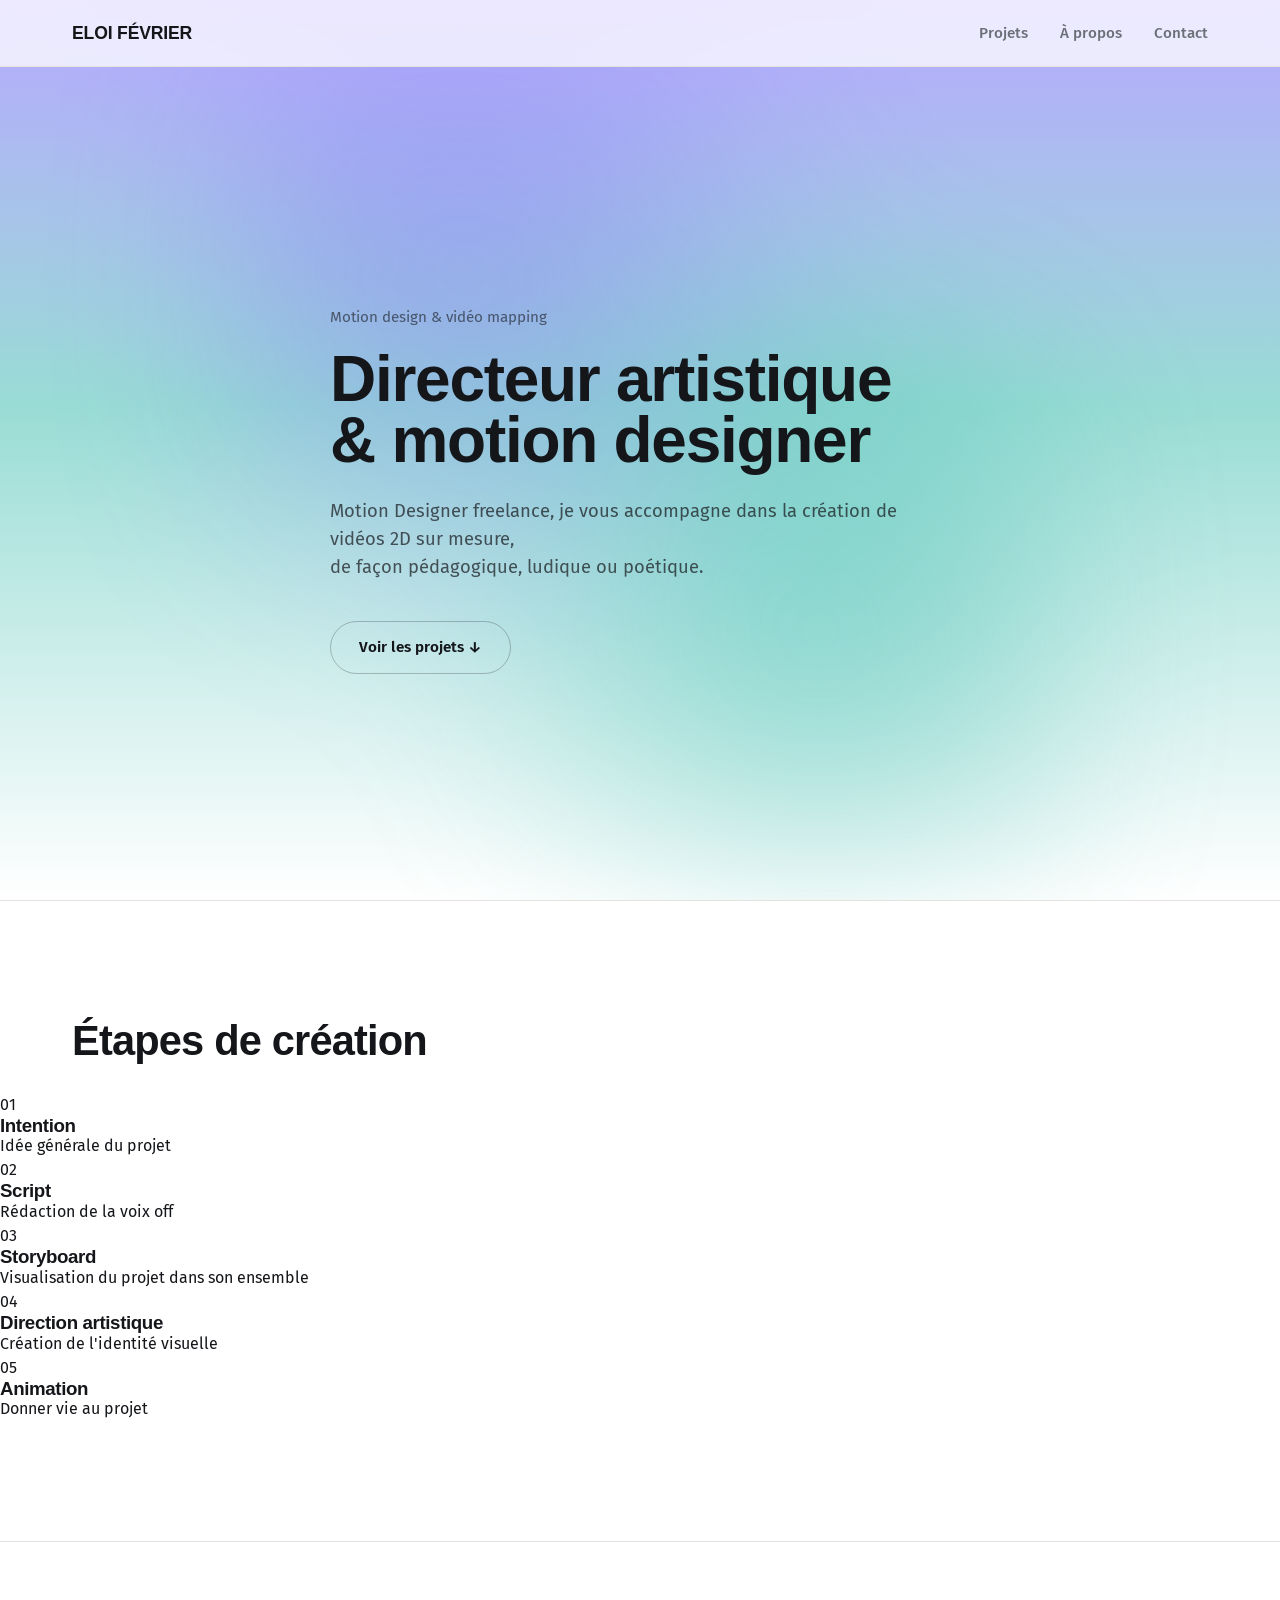
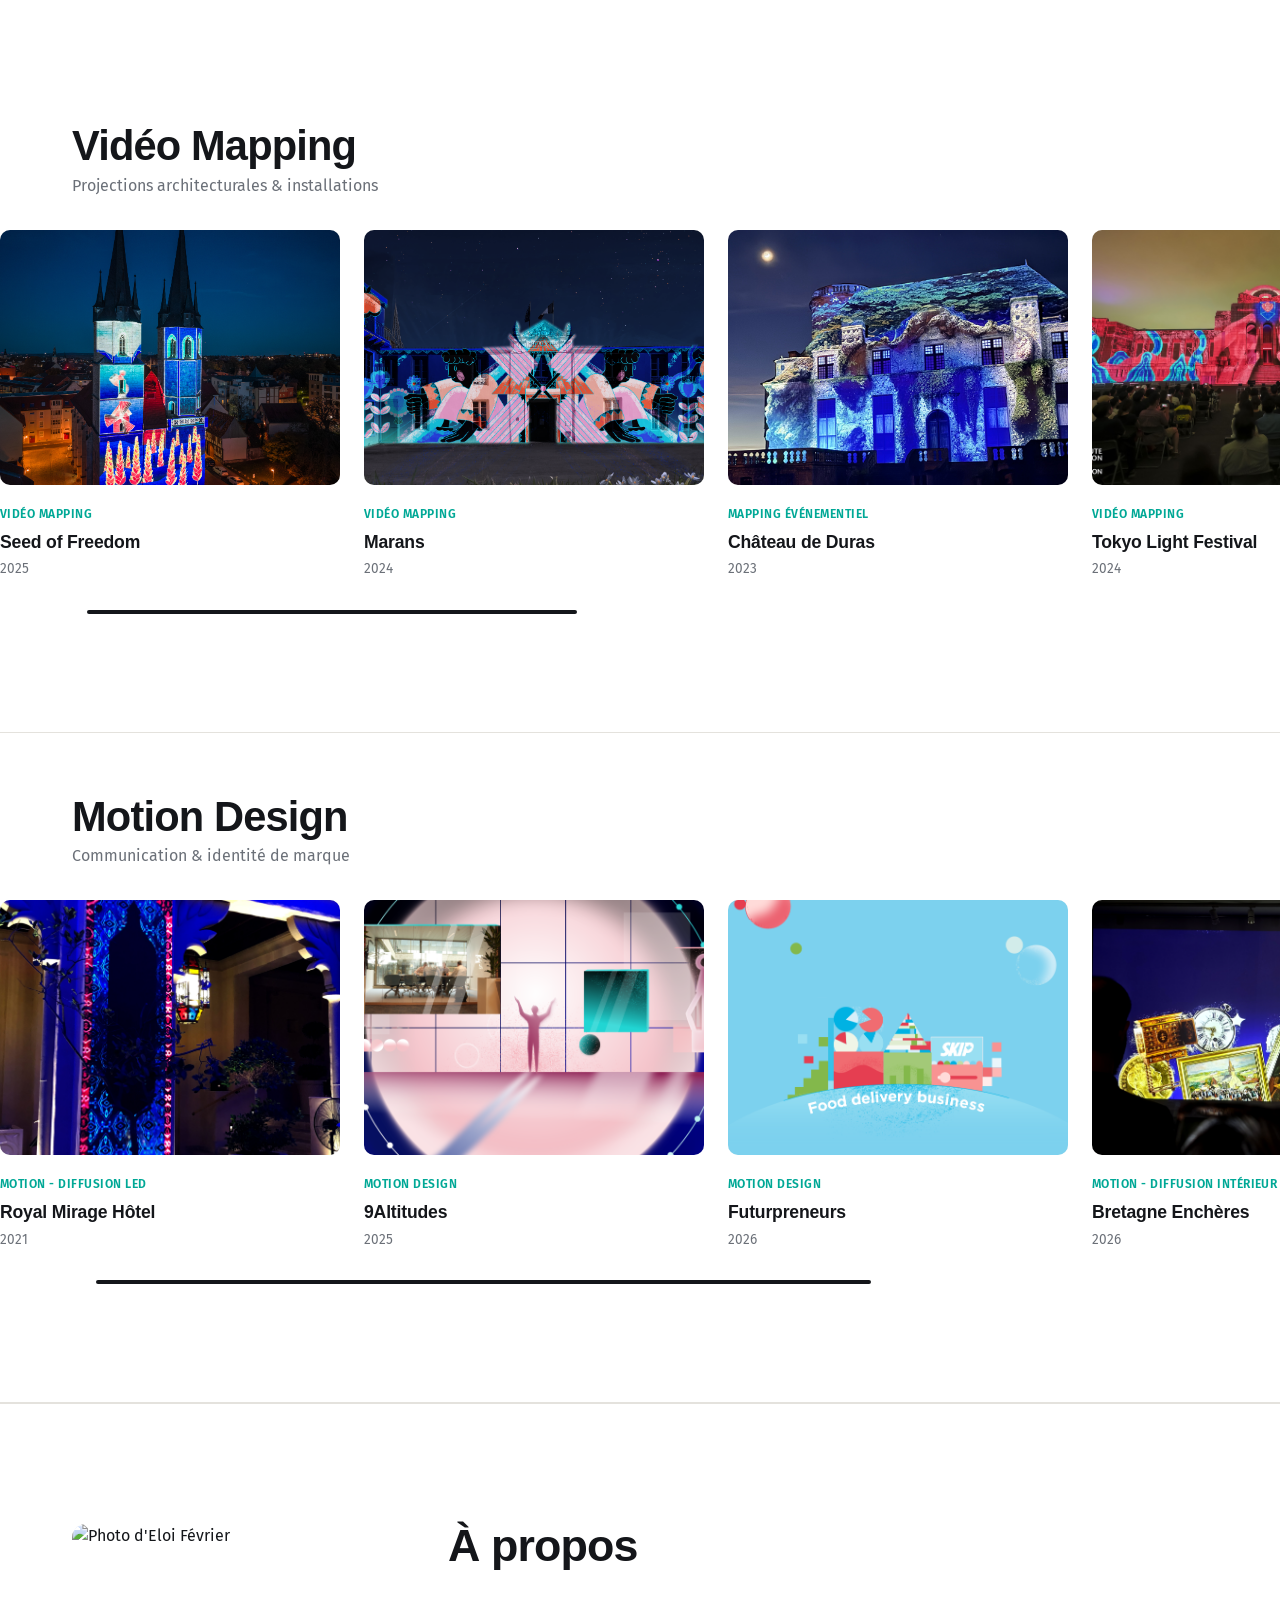
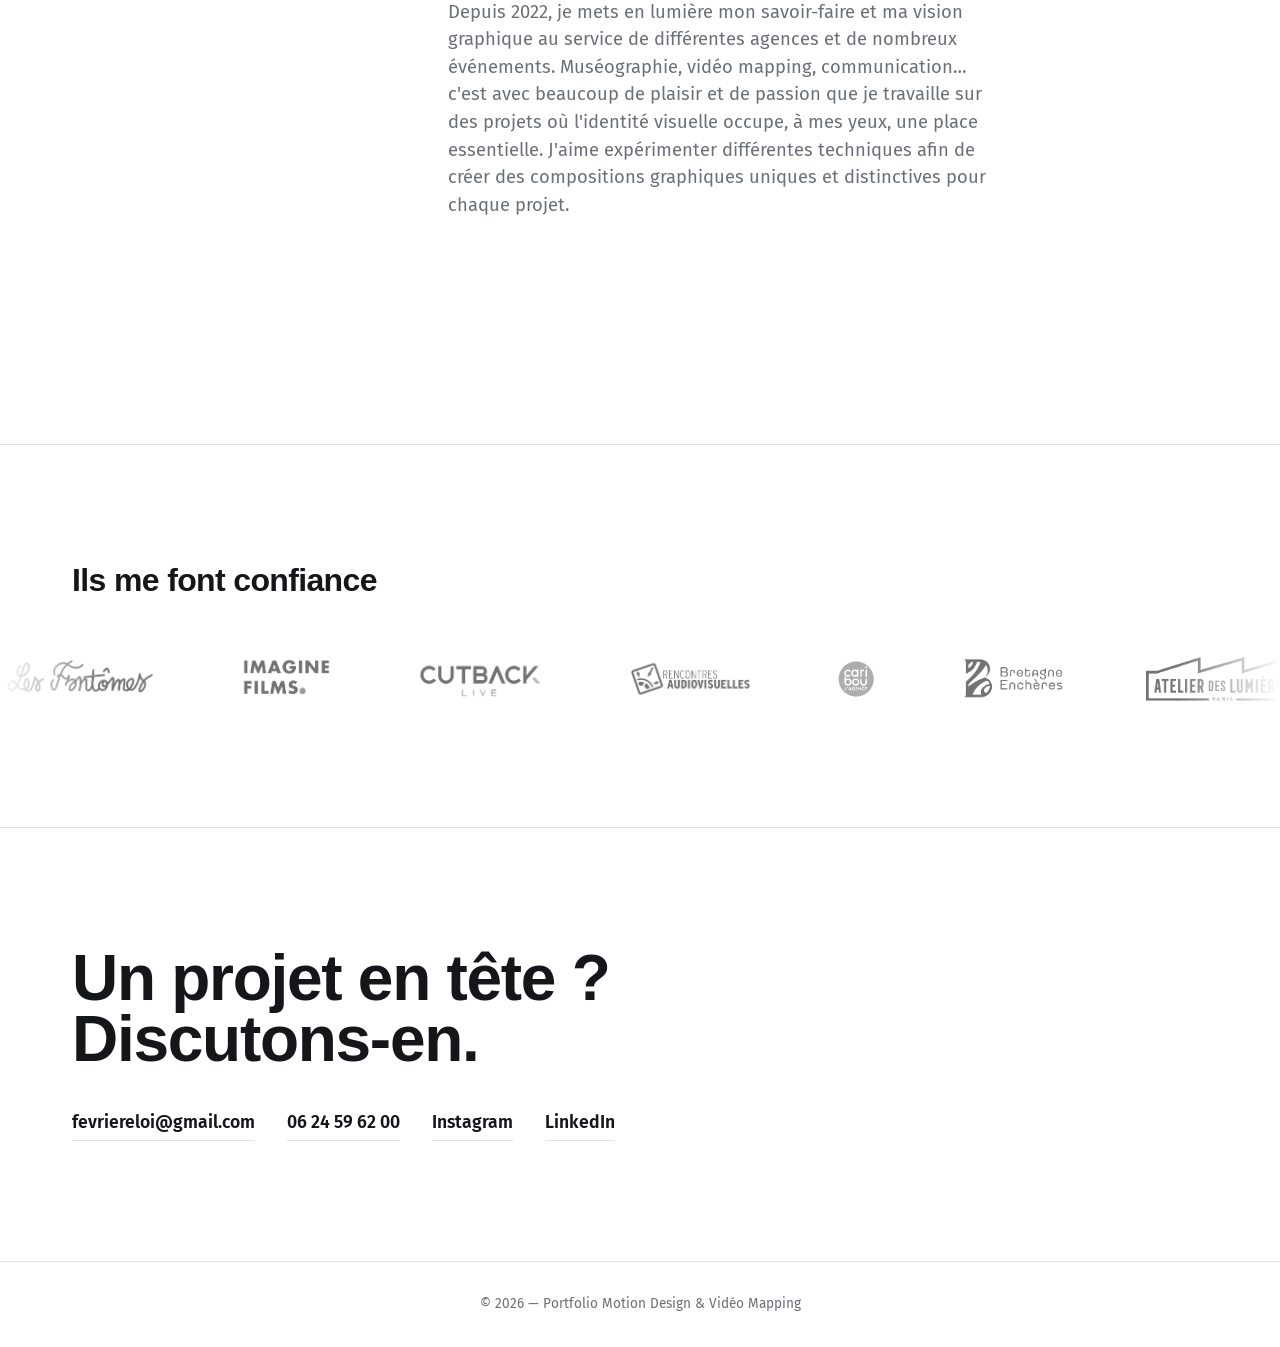
==== index.html @ 6dfba10c "Update profile image and add project creation steps" ====
<!DOCTYPE html>
<html lang="fr">
<head>
<meta charset="UTF-8">
<meta name="viewport" content="width=device-width, initial-scale=1.0">
<title>Portfolio — Motion Design & Vidéo Mapping</title>
<link rel="preconnect" href="https://fonts.googleapis.com">
<link rel="preconnect" href="https://fonts.gstatic.com" crossorigin>
<link href="https://fonts.googleapis.com/css2?family=Fira+Sans:wght@400;500;600&display=swap" rel="stylesheet">
<link rel="stylesheet" href="styles.css">

</head>
<body>

<header>
  <nav>
    <div class="logo">ELOI FÉVRIER</div>
    <div class="nav-links">
      <a href="#projets">Projets</a>
      <a href="#about">À propos</a>
      <a href="#contact">Contact</a>
    </div>
  </nav>
</header>

<section class="hero">
  <div class="hero-video-overlay"></div>
  <div class="hero-glow"></div>
  <div class="wrap hero-content">
    <div class="hero-eyebrow">Motion design & vidéo mapping</div>
    <h1>Directeur artistique<br>& motion designer</h1>
    <p class="hero-sub">Motion Designer freelance, je vous accompagne dans la création de vidéos 2D sur mesure,<br>de façon pédagogique, ludique ou poétique.</p>
    <a href="#projets" class="hero-cta">Voir les projets ↓</a>
  </div>
</section>

<section class="section process-section">
  <div class="wrap category-head">
    <h2>Étapes de création</h2>
  </div>
  <div class="process-steps">
    <div class="process-step">
      <span class="process-number">01</span>
      <h3 class="process-title">Intention</h3>
      <p class="process-desc">Idée générale du projet</p>
    </div>
    <div class="process-step">
      <span class="process-number">02</span>
      <h3 class="process-title">Script</h3>
      <p class="process-desc">Rédaction de la voix off</p>
    </div>
    <div class="process-step">
      <span class="process-number">03</span>
      <h3 class="process-title">Storyboard</h3>
      <p class="process-desc">Visualisation du projet dans son ensemble</p>
    </div>
    <div class="process-step">
      <span class="process-number">04</span>
      <h3 class="process-title">Direction artistique</h3>
      <p class="process-desc">Création de l'identité visuelle</p>
    </div>
    <div class="process-step">
      <span class="process-number">05</span>
      <h3 class="process-title">Animation</h3>
      <p class="process-desc">Donner vie au projet</p>
    </div>
  </div>
</section>

<section class="section" id="projets" style="padding-bottom:0;">
  <div class="project-category">
    <div class="wrap category-head">
      <h2>Vidéo Mapping</h2>
      <p>Projections architecturales & installations</p>
    </div>
    <div class="h-scroll" id="mapping-container"></div>
    <div class="wrap">
      <div class="h-scroll-track">
        <div class="h-scroll-thumb" id="mapping-thumb"></div>
      </div>
    </div>
  </div>

  <div class="project-category">
    <div class="wrap category-head">
      <h2>Motion Design</h2>
      <p>Communication & identité de marque</p>
    </div>
    <div class="h-scroll" id="motion-container"></div>
    <div class="wrap">
      <div class="h-scroll-track">
        <div class="h-scroll-thumb" id="motion-thumb"></div>
      </div>
    </div>
  </div>
</section>

<section class="section" id="about">
  <div class="wrap about-grid">
    <img class="about-photo" src="eloi-photo.jpg" alt="Photo d'Eloi Février">
    <div class="about-text">
      <h2 style="font-size:clamp(2rem,4vw,2.8rem); margin-bottom:32px;">À propos</h2>
      <p>Depuis 2022, je mets en lumière mon savoir-faire et ma vision graphique au service de différentes agences et de nombreux événements. Muséographie, vidéo mapping, communication… c'est avec beaucoup de plaisir et de passion que je travaille sur des projets où l'identité visuelle occupe, à mes yeux, une place essentielle. J'aime expérimenter différentes techniques afin de créer des compositions graphiques uniques et distinctives pour chaque projet.</p>
    </div>
  </div>
</section>

<section class="section" id="partners">
  <div class="wrap">
    <div class="section-head">
      <h2 style="font-size:clamp(1.6rem, 3vw, 2rem);">Ils me font confiance</h2>
    </div>
  </div>
  <div class="partners-marquee">
    <div class="partners-track" id="partners-container"></div>
  </div>
</section>


<section class="section contact" id="contact">
  <div class="wrap">
    <h2>Un projet en tête ?<br>Discutons-en.</h2>
    <div class="contact-links">
      <a href="mailto:fevriereloi@gmail.com">fevriereloi@gmail.com</a>
      <a href="tel:0624596200">06 24 59 62 00</a>
      <a href="https://www.instagram.com/eloifevrier/" target="_blank">Instagram</a>
      <a href="https://www.linkedin.com/in/eloi-f%C3%A9vrier-141760152/" target="_blank">LinkedIn</a>
    </div>
  </div>
</section>

<footer>
  © <span id="year"></span> — Portfolio Motion Design & Vidéo Mapping
</footer>

<script src="projects.js"></script>
<script src="partners.js"></script>
<script src="main.js"></script>
</body>
</html>
---- styles.css ----
:root{
    --bg:#FFFFFF;
    --bg-elevated:#F5F4F1;
    --text:#14161A;
    --muted:#6B7078;
    --accent-1:#7B61FF;
    --accent-2:#00A896;
    --border:#E4E2DD;
    --max-w:1200px;
  }

  *{margin:0;padding:0;box-sizing:border-box;}

  html{scroll-behavior:smooth;}

  body{
    background:var(--bg);
    color:var(--text);
    font-family:'Fira Sans',Arial,sans-serif;
    line-height:1.5;
    -webkit-font-smoothing:antialiased;
  }

  h1,h2,h3, .display{
    font-family:Arial,sans-serif;
    font-weight:900;
    letter-spacing:-0.02em;
    line-height:0.95;
  }

  a{color:inherit;text-decoration:none;}

  img{max-width:100%;display:block;}

  .wrap{
    max-width:var(--max-w);
    margin:0 auto;
    padding:0 32px;
  }

  /* ---------- NAV ---------- */
  header{
    position:fixed;
    top:0;left:0;right:0;
    z-index:100;
    background:rgba(255,255,255,0.75);
    backdrop-filter:blur(10px);
    border-bottom:1px solid var(--border);
  }
  nav{
    max-width:var(--max-w);
    margin:0 auto;
    padding:20px 32px;
    display:flex;
    justify-content:space-between;
    align-items:center;
  }
  .logo{
    font-family:Arial,sans-serif;
    font-weight:900;
    font-size:1.1rem;
    letter-spacing:-0.01em;
  }
  .nav-links{
    display:flex;
    gap:32px;
    font-size:0.95rem;
    font-weight:500;
  }
  .nav-links a{
    color:var(--muted);
    transition:color 0.2s;
  }
  .nav-links a:hover{color:var(--text);}

  /* ---------- HERO ---------- */
  .hero{
    position:relative;
    min-height:100vh;
    display:flex;
    flex-direction:column;
    justify-content:center;
    padding-top:80px;
    overflow:hidden;
  }

  .hero-glow{
    position:absolute;
    top:50%;left:50%;
    width:900px;height:900px;
    transform:translate(-50%,-50%);
    background:
      radial-gradient(circle at 30% 30%, var(--accent-1) 0%, transparent 45%),
      radial-gradient(circle at 70% 70%, var(--accent-2) 0%, transparent 45%);
    opacity:0;
    filter:blur(80px);
    animation: heroFadeIn 2.5s ease-out forwards;
    pointer-events:none;
  }

  @keyframes heroFadeIn{
    0%{opacity:0; transform:translate(-50%,-50%) scale(0.8);}
    100%{opacity:0.35; transform:translate(-50%,-50%) scale(1);}
  }

  /* Dégradé de fond du hero (bleu/violet vers vert, puis blanc) */
  .hero-video-overlay{
    position:absolute;
    inset:0;
    z-index:0;
    background:linear-gradient(180deg,
      rgba(123,97,255,0.55) 0%,
      rgba(0,168,150,0.4) 45%,
      #FFFFFF 100%);
  }

  .hero-content{
    position:relative;
    z-index:2;
  }

  .hero-eyebrow{
    color:rgba(20,22,26,0.6);
    font-size:0.95rem;
    margin-bottom:20px;
  }

  .hero h1{
    font-size:clamp(2rem, 5vw, 4rem);
    max-width:900px;
    color:#14161A;
  }

  .hero-sub{
    margin-top:28px;
    max-width:620px;
    color:rgba(20,22,26,0.7);
    font-size:1.15rem;
  }

  .hero-cta{
    margin-top:40px;
    display:inline-flex;
    align-items:center;
    gap:10px;
    padding:14px 28px;
    border:1px solid rgba(20,22,26,0.25);
    border-radius:100px;
    font-weight:600;
    font-size:0.95rem;
    width:fit-content;
    color:#14161A;
    transition:border-color 0.2s, background 0.2s;
  }
  .hero-cta:hover{
    border-color:var(--accent-2);
    background:rgba(255,255,255,0.5);
  }

  /* ---------- SECTION LABELS ---------- */
  .section{
    padding:120px 0;
    border-top:1px solid var(--border);
  }
  .section-head{
    display:flex;
    justify-content:space-between;
    align-items:flex-end;
    margin-bottom:56px;
    gap:24px;
    flex-wrap:wrap;
  }
  .section-head h2{
    font-size:clamp(2rem, 4vw, 2.8rem);
  }
  .section-head p{
    color:var(--muted);
    max-width:360px;
    font-size:1rem;
  }

  /* ---------- PROJECTS: BANDEAUX HORIZONTAUX PAR CATÉGORIE ---------- */
  .project-category{
    padding:64px 0;
    border-bottom:1px solid var(--border);
  }

  .category-head{
    display:flex;
    flex-direction:column;
    gap:8px;
    margin-bottom:32px;
  }
  .category-head h2{
    font-size:clamp(1.8rem, 3.5vw, 2.6rem);
  }
  .category-head p{
    color:var(--muted);
    font-size:1rem;
  }

  /* Bandeau défilant à l'horizontale (scroll natif, glisser au trackpad/tactile) */
  .h-scroll{
    display:flex;
    gap:24px;
    overflow-x:auto;
    padding:0 40px 12px;
    scroll-snap-type:x proximity;
    scrollbar-width:none;
  }
  .h-scroll::-webkit-scrollbar{
    display:none;
  }

  /* Curseur / barre de progression du défilement horizontal */
  .h-scroll-track{
    position:relative;
    height:4px;
    background:var(--border);
    margin:8px 0 48px;
    border-radius:4px;
    cursor:pointer;
    /* zone de clic un peu plus généreuse que la barre visible */
    padding:10px 0;
    background-clip:content-box;
  }

  .h-scroll-thumb{
    position:absolute;
    top:10px;
    left:0;
    height:4px;
    width:20%;
    background:var(--text);
    border-radius:4px;
    transition:left 0.1s linear;
    pointer-events:none;
  }

  .project-card{
    flex:0 0 340px;
    scroll-snap-align:start;
    cursor:pointer;
  }

  .project-thumb{
    position:relative;
    width:100%;
    aspect-ratio:4/3;
    border-radius:10px;
    overflow:hidden;
    background:var(--bg-elevated);
  }

  .project-cover{
    position:absolute;
    inset:0;
    width:100%;
    height:100%;
    object-fit:cover;
    transition:transform 0.5s ease;
  }

  .project-card:hover .project-cover{
    transform:scale(1.06);
  }

  .project-cover-video{
    opacity:0;
    transition:opacity 0.4s ease;
  }

  .project-card:hover .project-cover-video{
    opacity:1;
  }

  .project-card-body{
    padding-top:16px;
  }

  .project-type{
    display:inline-block;
    color:var(--accent-2);
    font-size:0.75rem;
    font-weight:600;
    text-transform:uppercase;
    letter-spacing:0.04em;
    margin-bottom:6px;
  }

  .project-title{
    font-family:Arial,sans-serif;
    font-weight:800;
    font-size:1.1rem;
    letter-spacing:-0.01em;
    color:var(--text);
  }

  .project-year{
    color:var(--muted);
    font-size:0.85rem;
    margin-top:4px;
  }

  @media (max-width:700px){
    .h-scroll{padding:0 20px 12px;}
    .project-card{flex-basis:260px;}
  }

  /* ---------- PARTNERS (défilement horizontal) ---------- */
  .partners-marquee{
    position:relative;
    overflow:hidden;
    width:100%;
    -webkit-mask-image:linear-gradient(90deg, transparent 0%, black 8%, black 92%, transparent 100%);
    mask-image:linear-gradient(90deg, transparent 0%, black 8%, black 92%, transparent 100%);
  }

  .partners-track{
    display:flex;
    align-items:center;
    gap:80px;
    width:max-content;
    animation: partnersScroll 28s linear infinite;
  }

  .partners-marquee:hover .partners-track{
    animation-play-state:paused;
  }

  @keyframes partnersScroll{
    0%{transform:translateX(0);}
    100%{transform:translateX(-50%);}
  }

  .partner-item{
    display:flex;
    align-items:center;
    justify-content:center;
    height:56px;
    flex-shrink:0;
  }

  .partner-item img{
    max-height:44px;
    max-width:160px;
    object-fit:contain;
    filter:grayscale(1);
    opacity:0.55;
    transition:filter 0.3s, opacity 0.3s;
  }

  .partner-item:hover img{
    filter:grayscale(0);
    opacity:1;
  }

  .partner-item .partner-name{
    color:var(--muted);
    font-weight:600;
    font-size:1.1rem;
    white-space:nowrap;
    transition:color 0.2s;
  }

  .partner-item:hover .partner-name{
    color:var(--text);
  }

  @media (prefers-reduced-motion: reduce){
    .partners-track{animation:none;}
  }

  /* ---------- ABOUT ---------- */
  .about-grid{
    display:grid;
    grid-template-columns:320px 1fr;
    gap:56px;
    align-items:start;
  }

  .about-photo{
    width:100%;
    aspect-ratio:4/5;
    object-fit:cover;
    border-radius:14px;
  }

  .about-text p{
    font-size:1.15rem;
    color:var(--muted);
    max-width:560px;
  }
  .about-text p + p{margin-top:20px;}

  /* ---------- CONTACT ---------- */
  .contact{
    text-align:left;
  }
  .contact h2{
    font-size:clamp(2.2rem, 6vw, 4rem);
    max-width:700px;
  }
  .contact-links{
    margin-top:40px;
    display:flex;
    gap:32px;
    flex-wrap:wrap;
  }
  .contact-links a{
    font-size:1.1rem;
    font-weight:600;
    padding-bottom:4px;
    border-bottom:1px solid var(--border);
    transition:border-color 0.2s, color 0.2s;
  }
  .contact-links a:hover{
    border-color:var(--accent-2);
    color:var(--accent-2);
  }

  footer{
    padding:32px;
    text-align:center;
    color:var(--muted);
    font-size:0.85rem;
    border-top:1px solid var(--border);
  }

  /* ---------- RESPONSIVE ---------- */
  @media (max-width:800px){
    nav{padding:16px 20px;}
    .nav-links{display:none;}
    .wrap{padding:0 20px;}
    .section{padding:80px 0;}
    .about-grid{grid-template-columns:1fr; gap:32px;}
    .about-photo{max-width:280px;}
  }

  @media (prefers-reduced-motion: reduce){
    .hero-glow{animation:none; opacity:0.25;}
    .project-cover{transition:none;}
    .partners-track{animation:none;}
  }

/* ==========================================================
   PAGE DE DÉTAIL PROJET (project.html)
   ========================================================== */
.project-detail-header{
  padding:160px 0 40px;
  max-width:800px;
}

.project-detail-header h1{
  font-size:clamp(2.2rem, 5vw, 3.4rem);
  margin-top:16px;
}

.project-detail-desc{
  color:var(--muted);
  font-size:1.15rem;
  margin-top:24px;
  max-width:640px;
}

.project-meta-grid{
  display:grid;
  grid-template-columns:repeat(5, 1fr);
  gap:24px;
  padding:32px 0 56px;
  border-bottom:1px solid var(--border);
  margin-bottom:56px;
}

.project-meta-item h5{
  font-size:0.75rem;
  text-transform:uppercase;
  letter-spacing:0.06em;
  color:var(--accent-2);
  font-weight:700;
  margin-bottom:8px;
}

.project-meta-item p{
  font-size:0.95rem;
  color:var(--text);
}

.project-media{
  display:flex;
  flex-direction:column;
  gap:24px;
  padding-bottom:100px;
}

.pd-photo-big{
  width:100%;
  border-radius:12px;
  object-fit:cover;
}

.pd-video-wrap{
  position:relative;
  width:100%;
  aspect-ratio:16/9;
  border-radius:12px;
  overflow:hidden;
  background:var(--bg-elevated);
}

.pd-video-wrap iframe{
  position:absolute;
  inset:0;
  width:100%;
  height:100%;
  border:none;
}

.pd-photos-duo{
  display:grid;
  grid-template-columns:1fr 1fr;
  gap:24px;
}

.pd-photos-duo img{
  width:100%;
  height:100%;
  aspect-ratio:1/1;
  object-fit:cover;
  border-radius:12px;
}

.project-back{
  margin-bottom:40px;
  display:inline-block;
}

@media (max-width:800px){
  .project-detail-header{padding:120px 0 32px;}
  .project-meta-grid{grid-template-columns:repeat(2, 1fr); row-gap:28px;}
  .pd-photos-duo{grid-template-columns:1fr;}
}
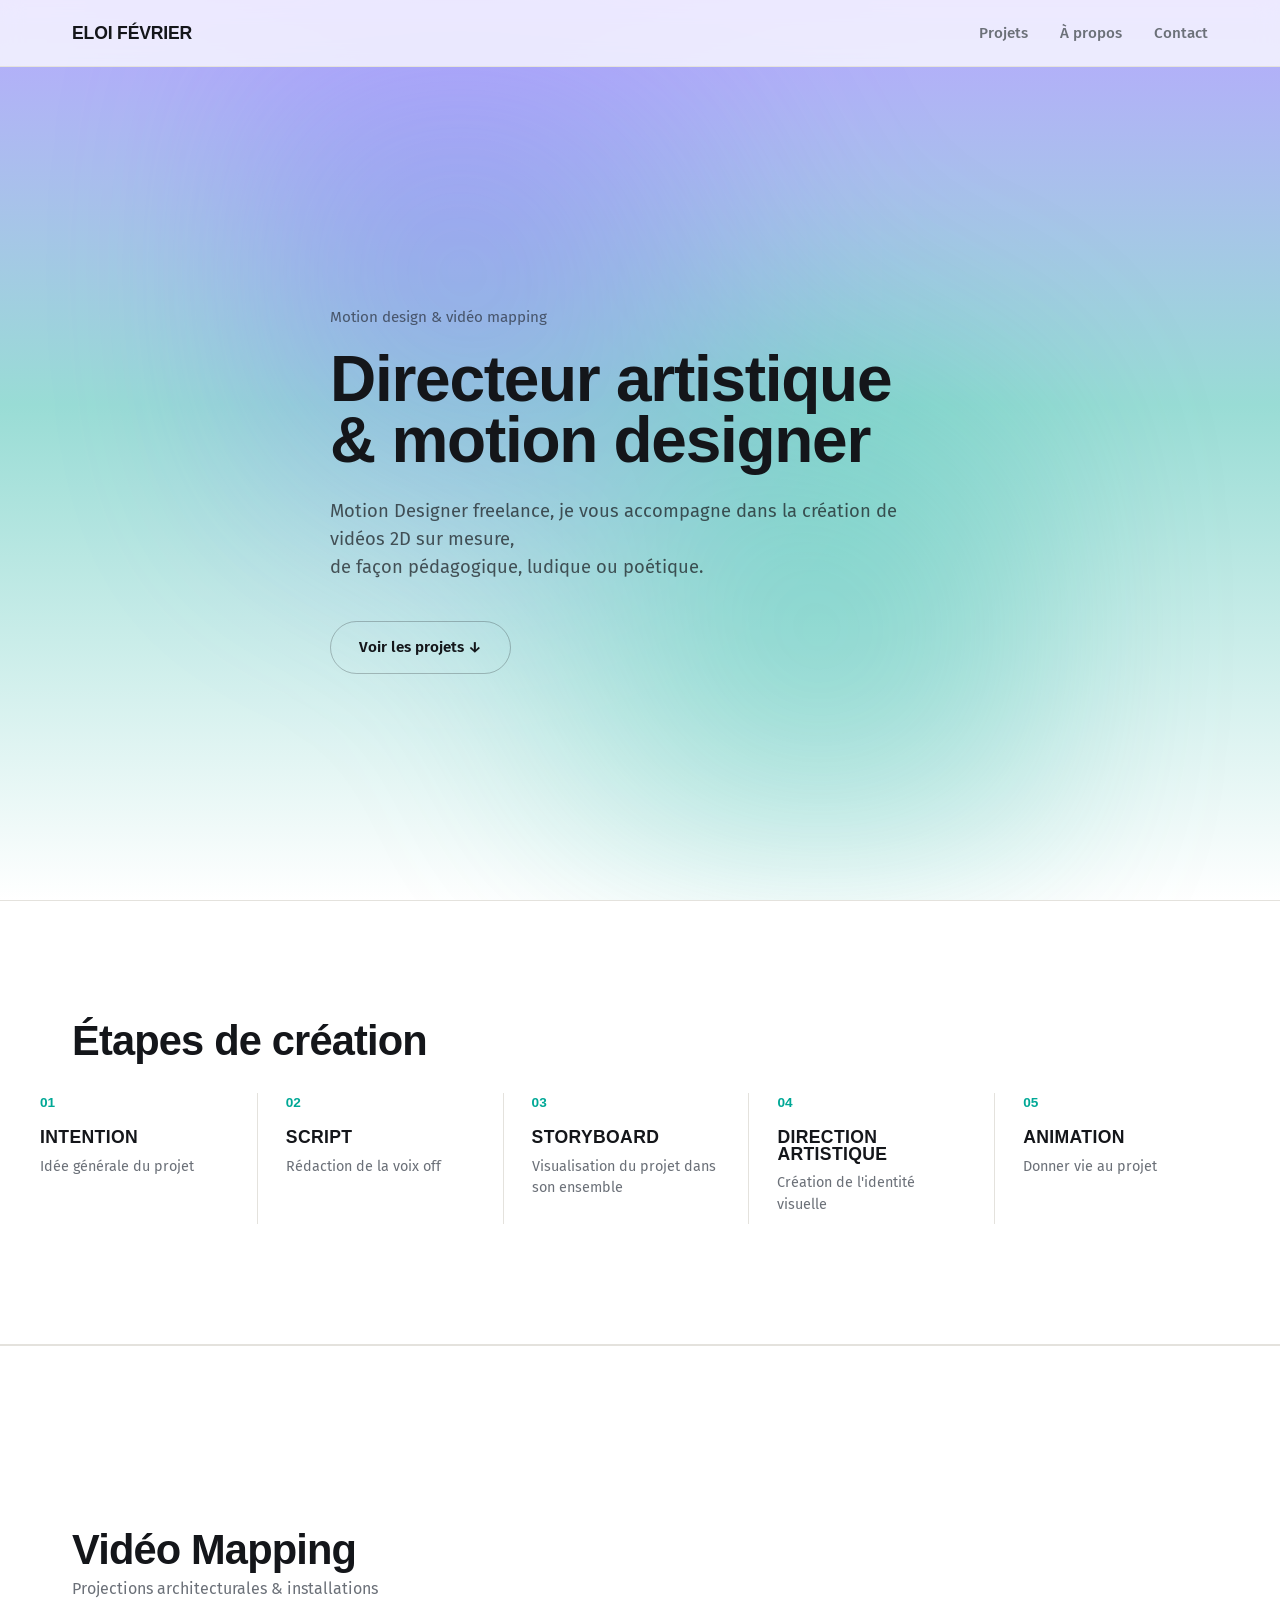
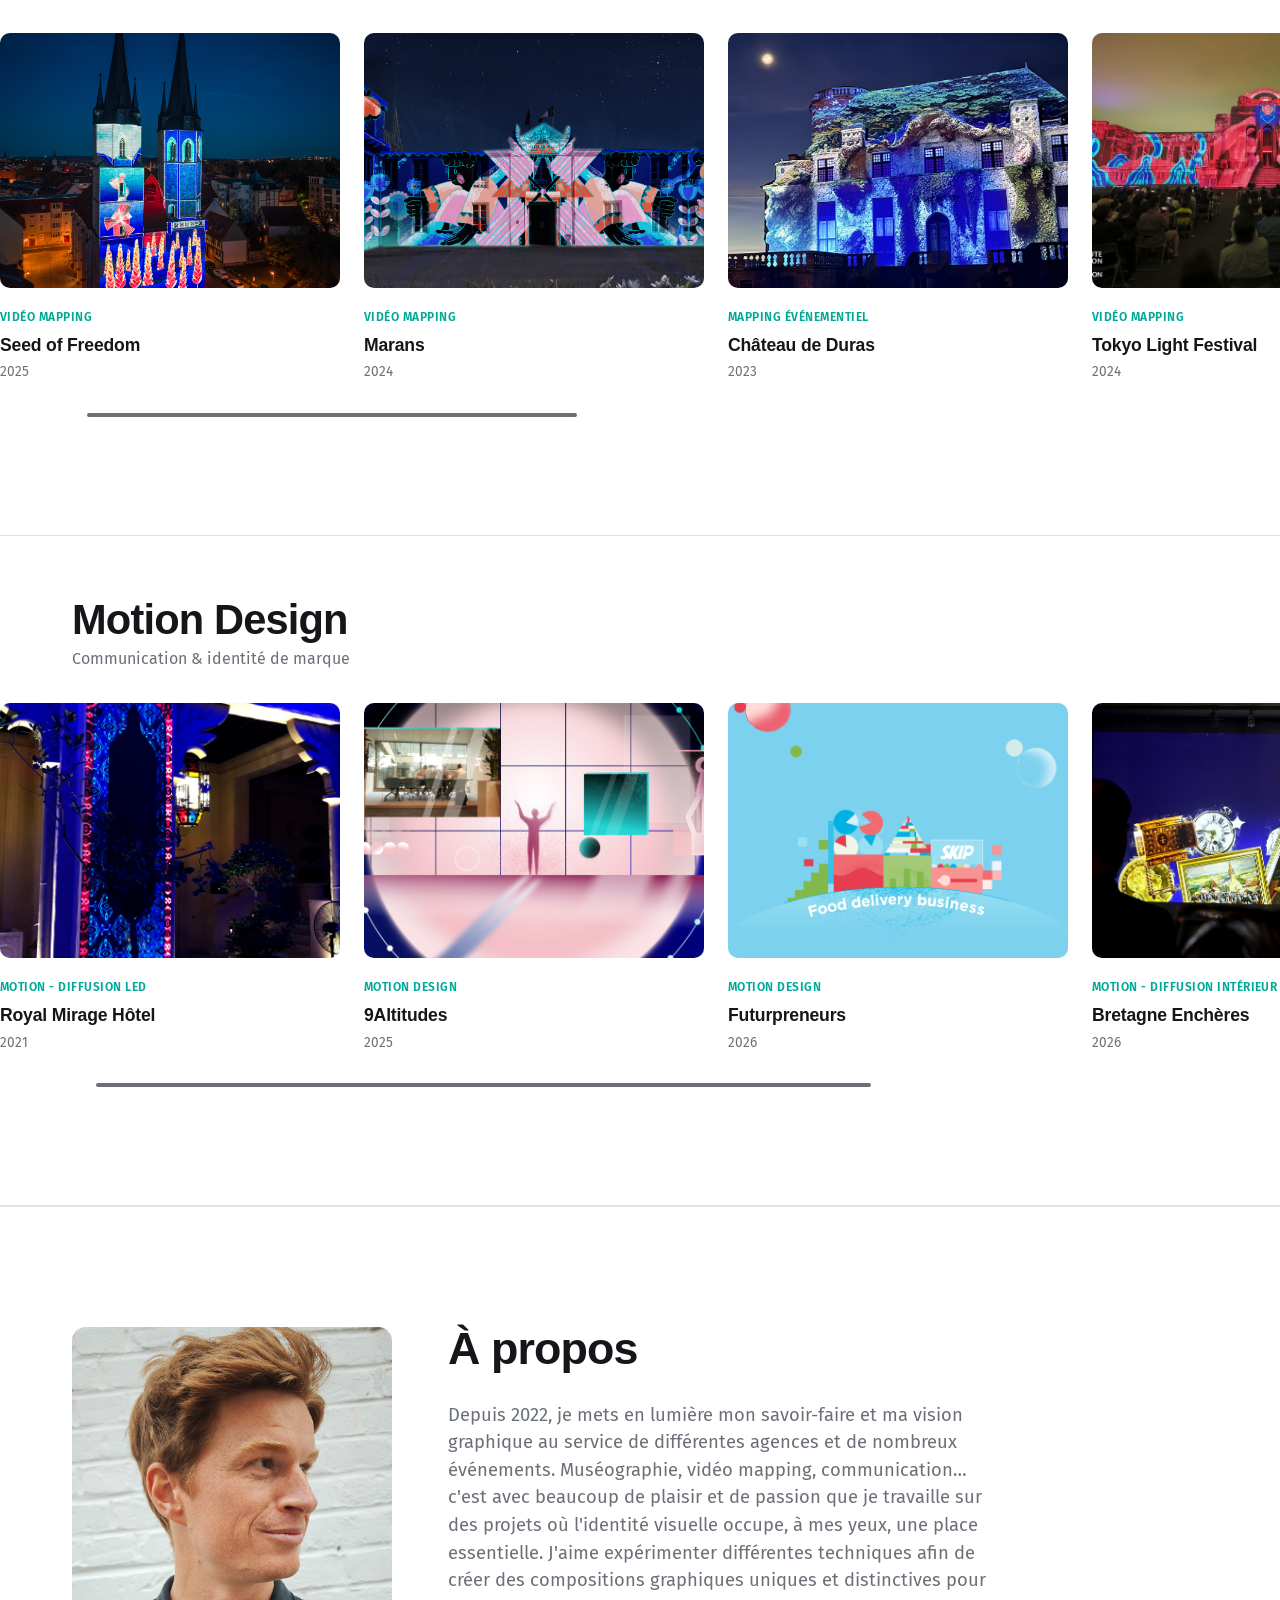
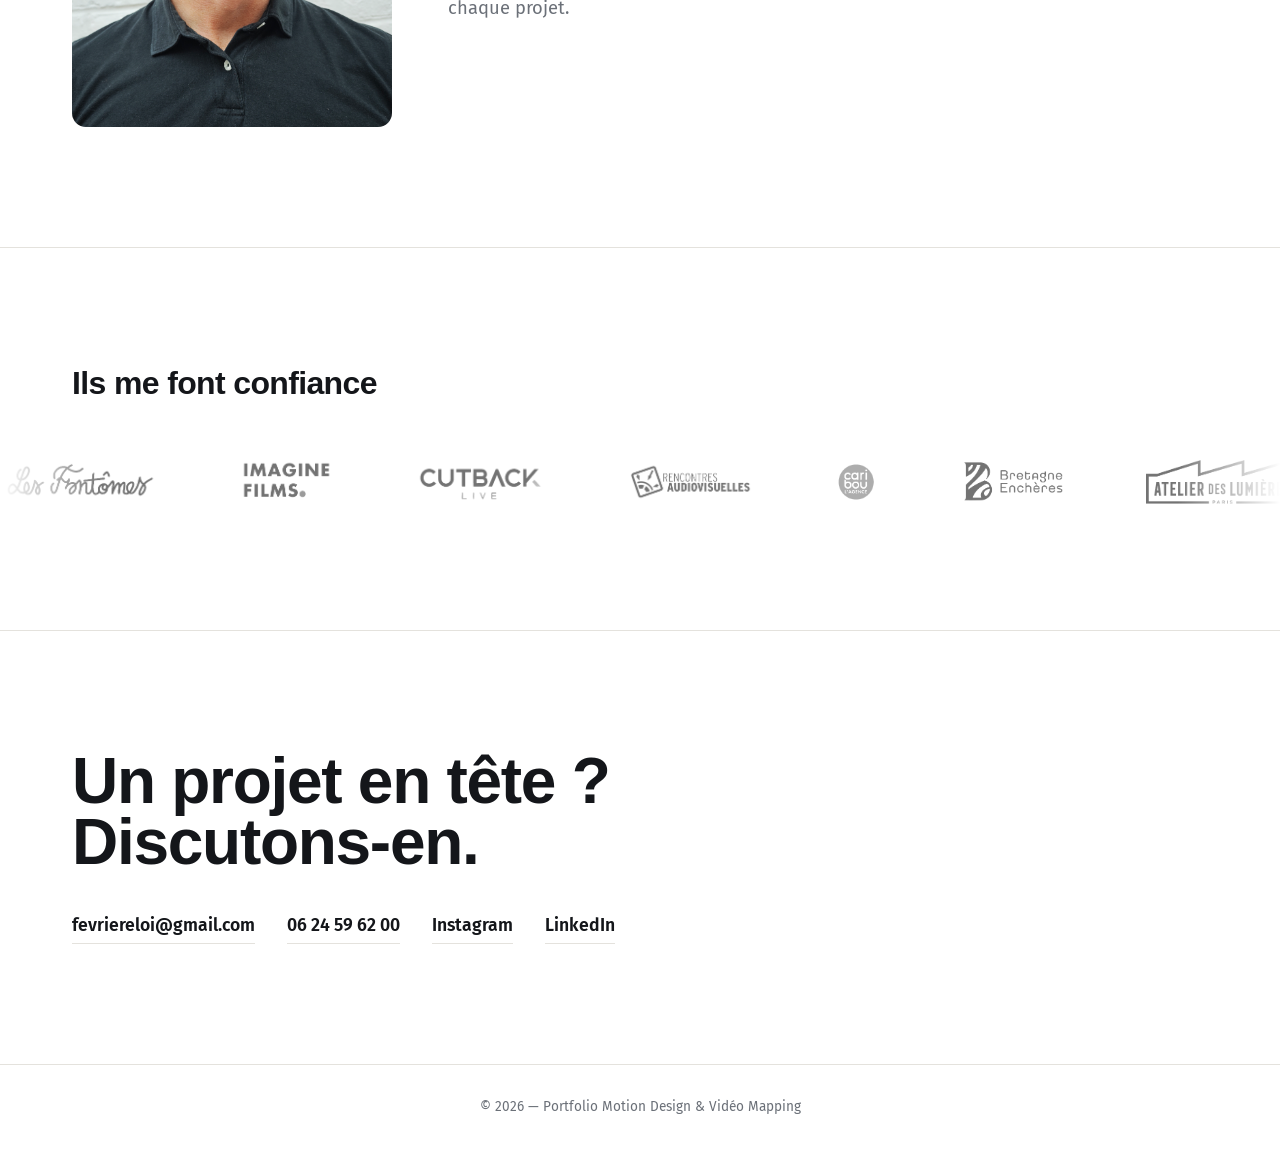
==== commit 568a6e6e: "Update profile image source in about section" ====
--- a/index.html
+++ b/index.html
@@ -97,7 +97,7 @@
 
 <section class="section" id="about">
   <div class="wrap about-grid">
-    <img class="about-photo" src="eloi-photo.jpg" alt="Photo d'Eloi Février">
+    <img class="about-photo" src="Autres/PHOTO PROFIL.png" alt="Photo d'Eloi Février">
     <div class="about-text">
       <h2 style="font-size:clamp(2rem,4vw,2.8rem); margin-bottom:32px;">À propos</h2>
       <p>Depuis 2022, je mets en lumière mon savoir-faire et ma vision graphique au service de différentes agences et de nombreux événements. Muséographie, vidéo mapping, communication… c'est avec beaucoup de plaisir et de passion que je travaille sur des projets où l'identité visuelle occupe, à mes yeux, une place essentielle. J'aime expérimenter différentes techniques afin de créer des compositions graphiques uniques et distinctives pour chaque projet.</p>
--- a/styles.css
+++ b/styles.css
@@ -179,6 +179,63 @@
     font-size:1rem;
   }
 
+  /* ---------- ÉTAPES DE CRÉATION ---------- */
+  .process-section{
+    border-top:1px solid var(--border);
+    border-bottom:1px solid var(--border);
+  }
+
+  .process-steps{
+    display:flex;
+    padding:0 40px;
+    overflow-x:auto;
+    scrollbar-width:none;
+  }
+  .process-steps::-webkit-scrollbar{
+    display:none;
+  }
+
+  .process-step{
+    flex:1 1 0;
+    min-width:180px;
+    padding:0 28px 8px 0;
+    border-right:1px solid var(--border);
+    margin-right:28px;
+  }
+  .process-step:last-child{
+    border-right:none;
+    margin-right:0;
+  }
+
+  .process-number{
+    display:block;
+    font-family:Arial,sans-serif;
+    font-weight:700;
+    font-size:0.85rem;
+    color:var(--accent-2);
+    margin-bottom:16px;
+  }
+
+  .process-title{
+    font-family:Arial,sans-serif;
+    font-weight:800;
+    font-size:1.1rem;
+    text-transform:uppercase;
+    letter-spacing:0.02em;
+    color:var(--text);
+  }
+
+  .process-desc{
+    color:var(--muted);
+    font-size:0.9rem;
+    margin-top:10px;
+  }
+
+  @media (max-width:800px){
+    .process-steps{padding:0 20px;}
+    .process-step{min-width:160px;}
+  }
+
   /* ---------- PROJECTS: BANDEAUX HORIZONTAUX PAR CATÉGORIE ---------- */
   .project-category{
     padding:64px 0;
@@ -231,10 +288,14 @@
     left:0;
     height:4px;
     width:20%;
-    background:var(--text);
+    background:var(--muted);
     border-radius:4px;
     transition:left 0.1s linear;
     pointer-events:none;
+  }
+
+  .h-scroll-thumb.dragging{
+    transition:none;
   }
 
   .project-card{
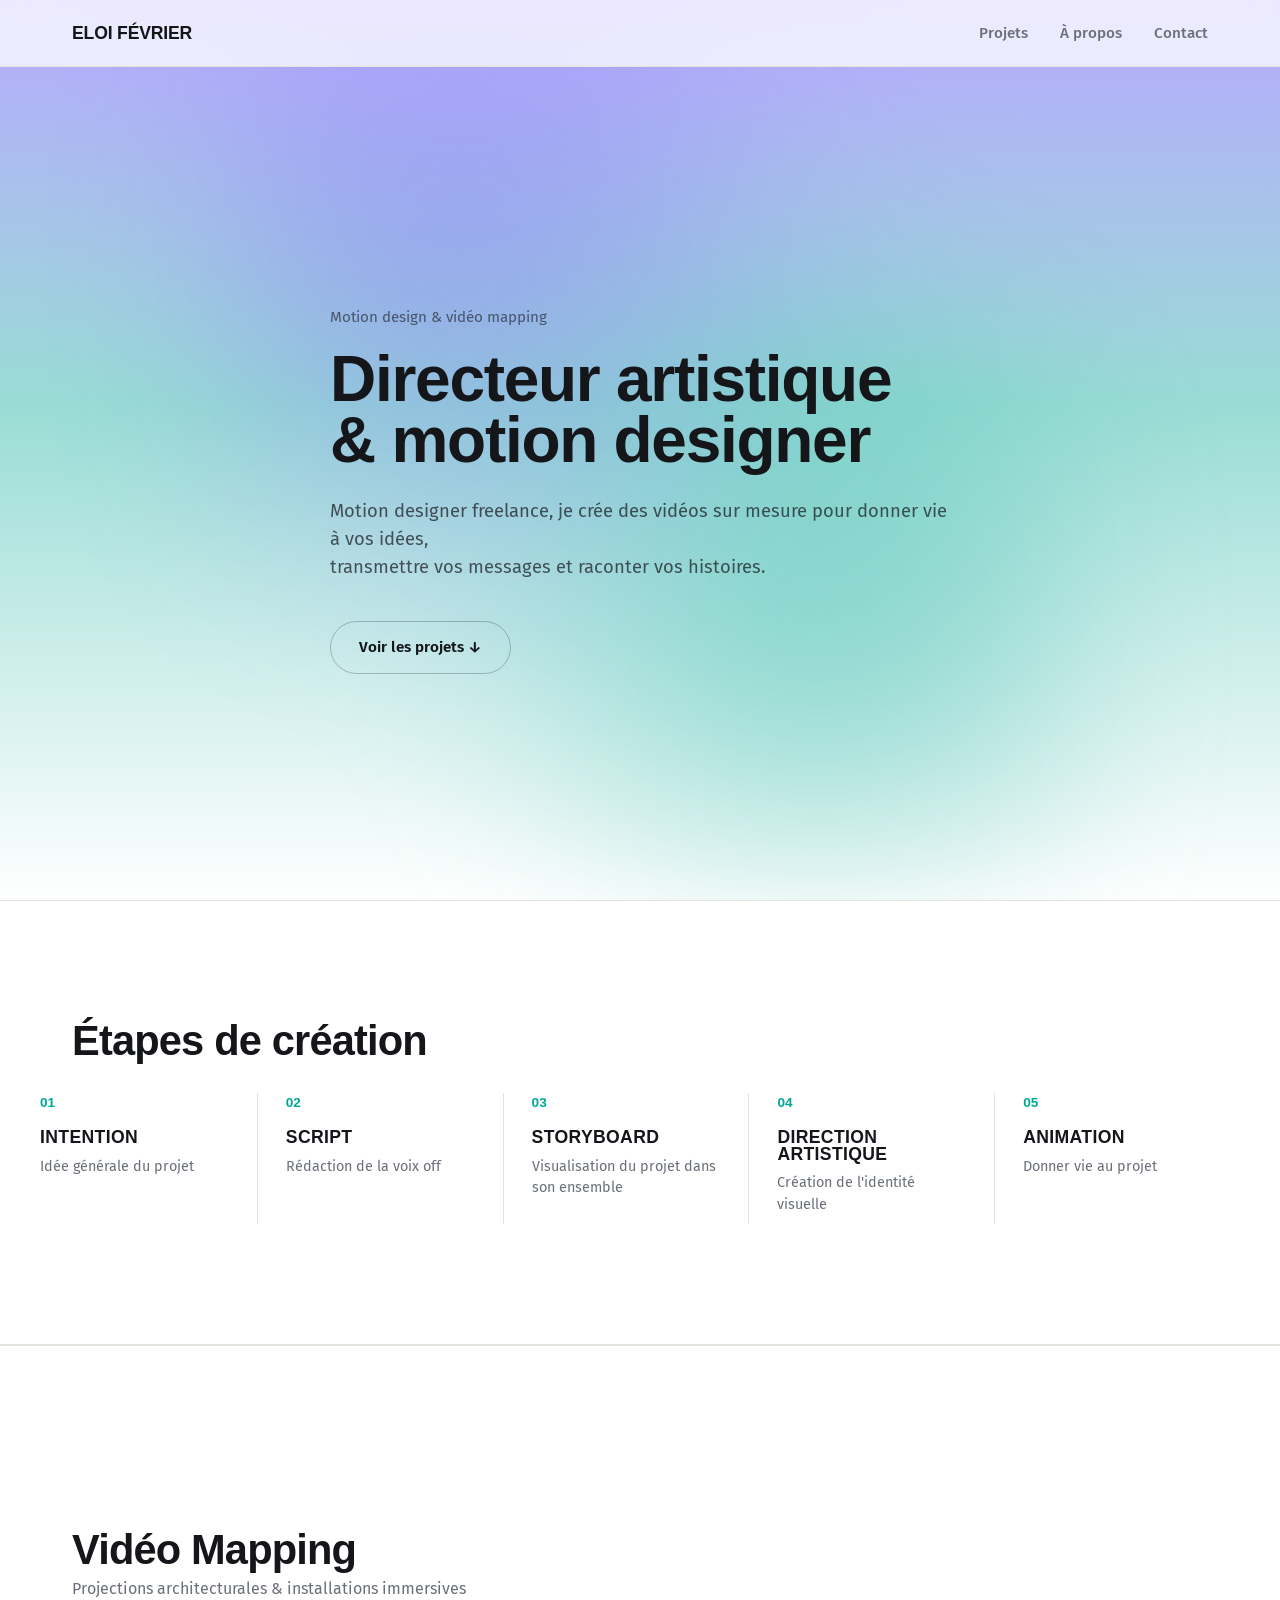
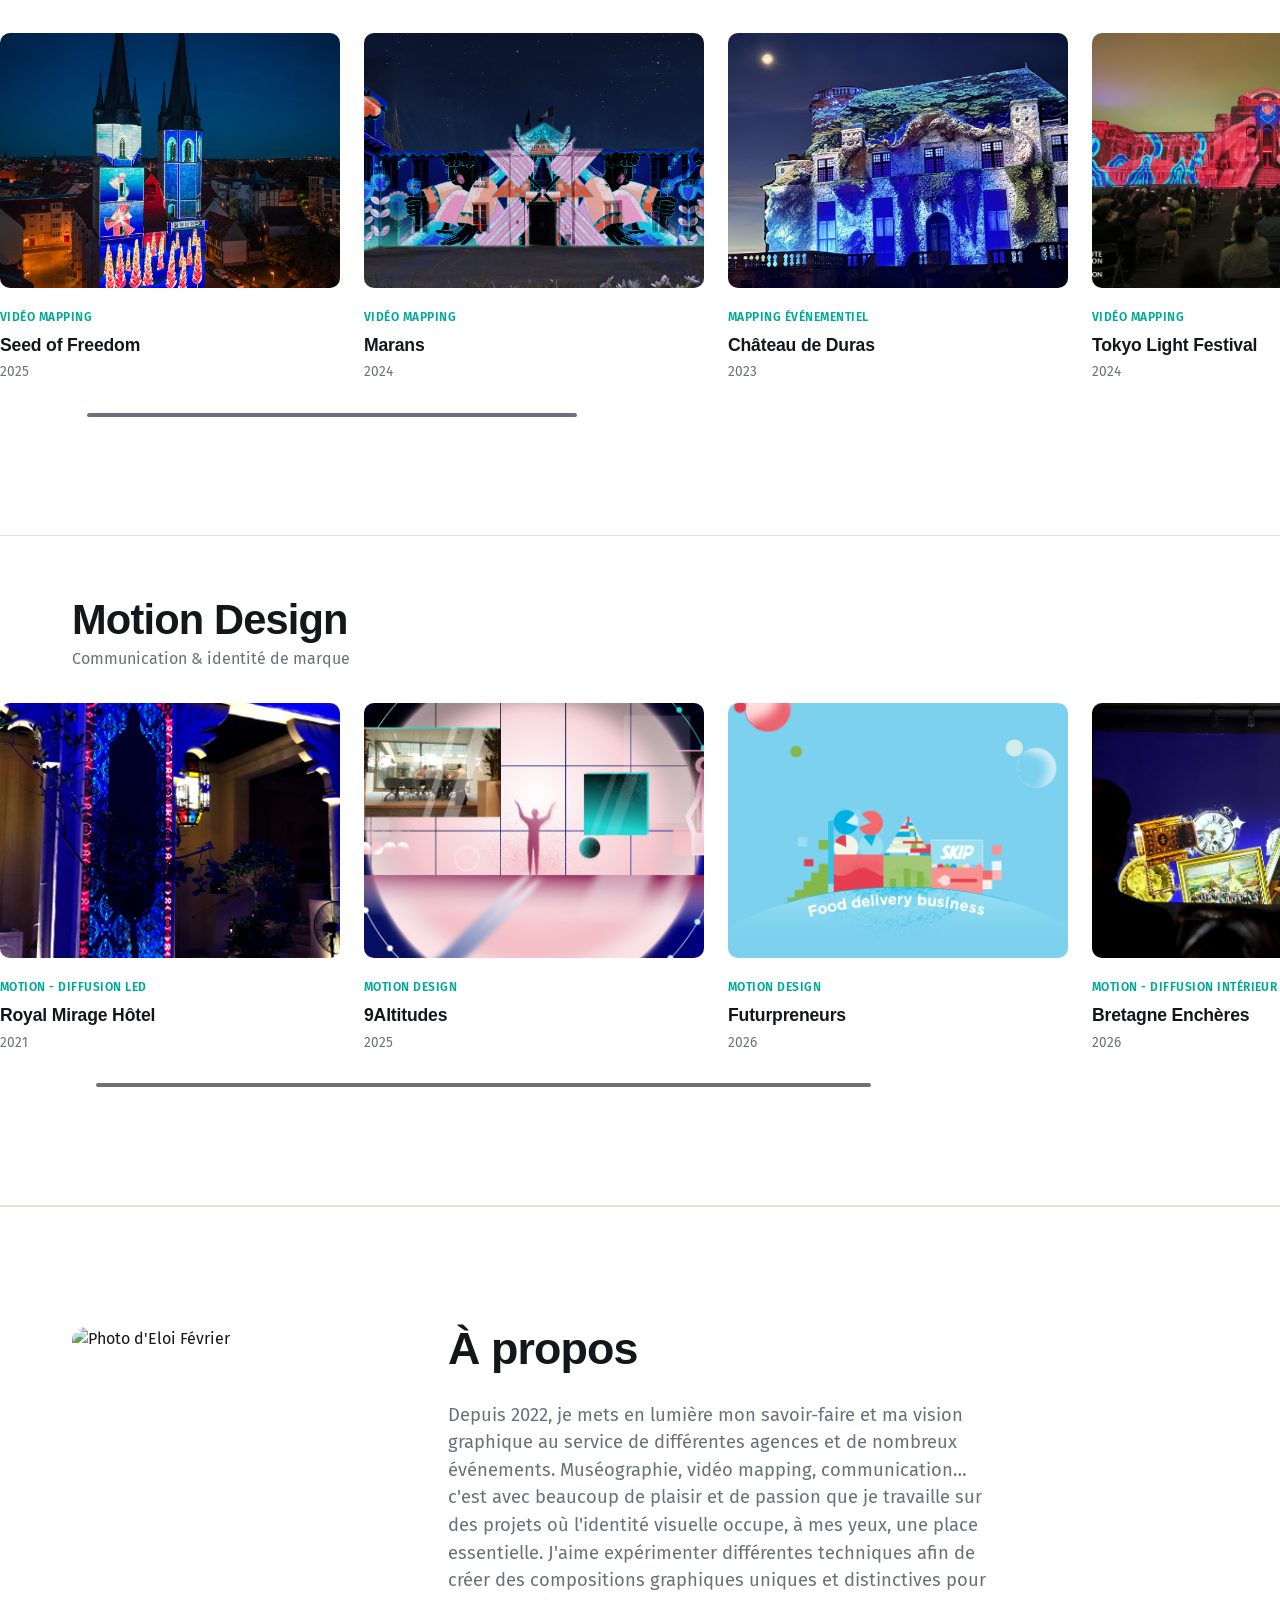
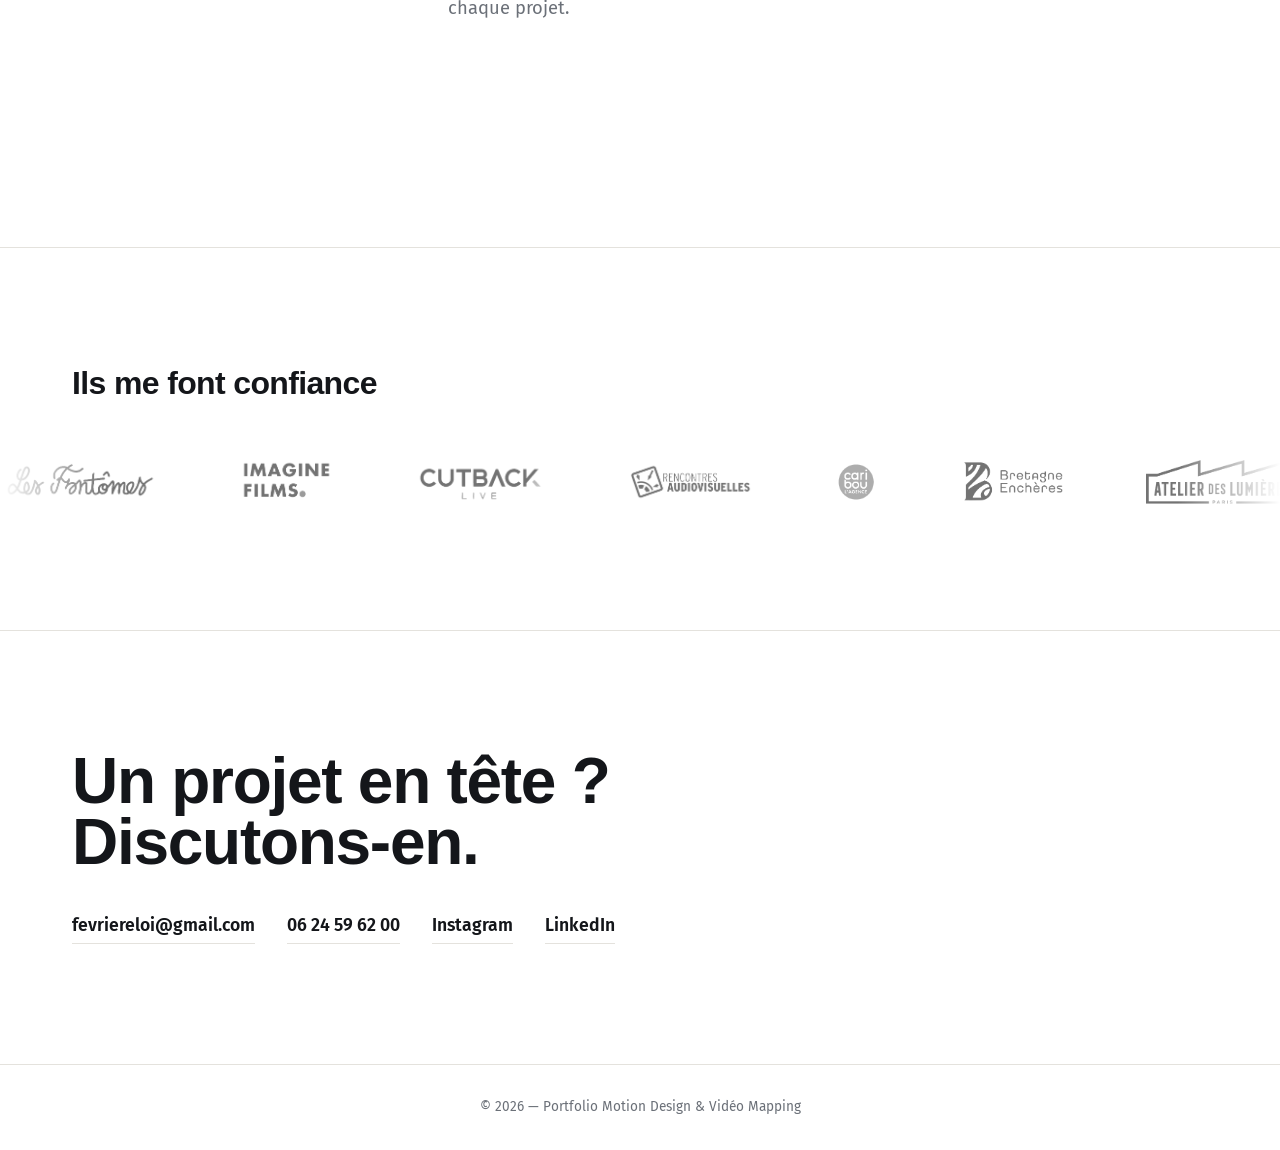
==== commit fa6134d6: "Revise hero and project descriptions in index.html Updated text content for clarity and detail in mu" ====
--- a/index.html
+++ b/index.html
@@ -29,7 +29,7 @@
   <div class="wrap hero-content">
     <div class="hero-eyebrow">Motion design & vidéo mapping</div>
     <h1>Directeur artistique<br>& motion designer</h1>
-    <p class="hero-sub">Motion Designer freelance, je vous accompagne dans la création de vidéos 2D sur mesure,<br>de façon pédagogique, ludique ou poétique.</p>
+    <p class="hero-sub">Motion designer freelance, je crée des vidéos sur mesure pour donner vie à vos idées,<br class="desktop-br"> transmettre vos messages et raconter vos histoires.</p>
     <a href="#projets" class="hero-cta">Voir les projets ↓</a>
   </div>
 </section>
@@ -71,7 +71,7 @@
   <div class="project-category">
     <div class="wrap category-head">
       <h2>Vidéo Mapping</h2>
-      <p>Projections architecturales & installations</p>
+      <p>Projections architecturales & installations immersives</p>
     </div>
     <div class="h-scroll" id="mapping-container"></div>
     <div class="wrap">
@@ -97,7 +97,7 @@
 
 <section class="section" id="about">
   <div class="wrap about-grid">
-    <img class="about-photo" src="Autres/PHOTO PROFIL.png" alt="Photo d'Eloi Février">
+    <img class="about-photo" src="eloi-photo.jpg" alt="Photo d'Eloi Février">
     <div class="about-text">
       <h2 style="font-size:clamp(2rem,4vw,2.8rem); margin-bottom:32px;">À propos</h2>
       <p>Depuis 2022, je mets en lumière mon savoir-faire et ma vision graphique au service de différentes agences et de nombreux événements. Muséographie, vidéo mapping, communication… c'est avec beaucoup de plaisir et de passion que je travaille sur des projets où l'identité visuelle occupe, à mes yeux, une place essentielle. J'aime expérimenter différentes techniques afin de créer des compositions graphiques uniques et distinctives pour chaque projet.</p>
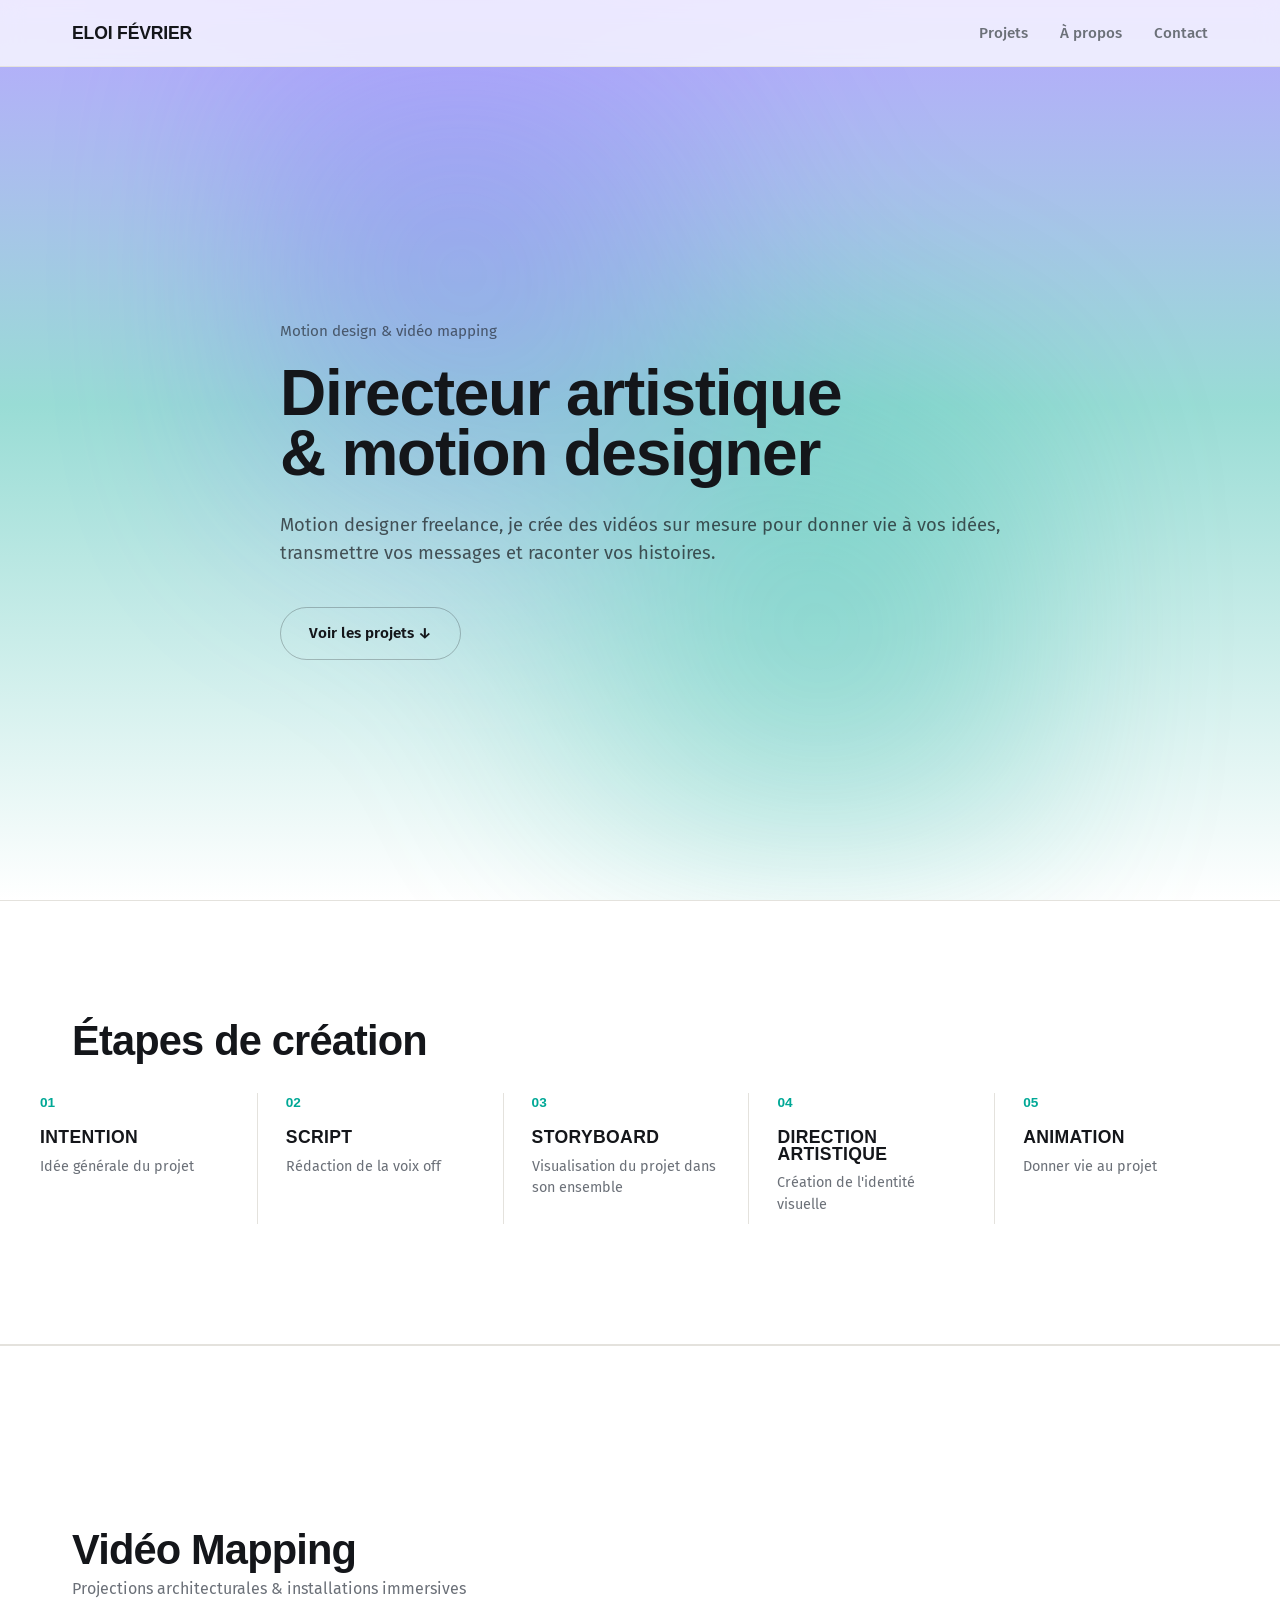
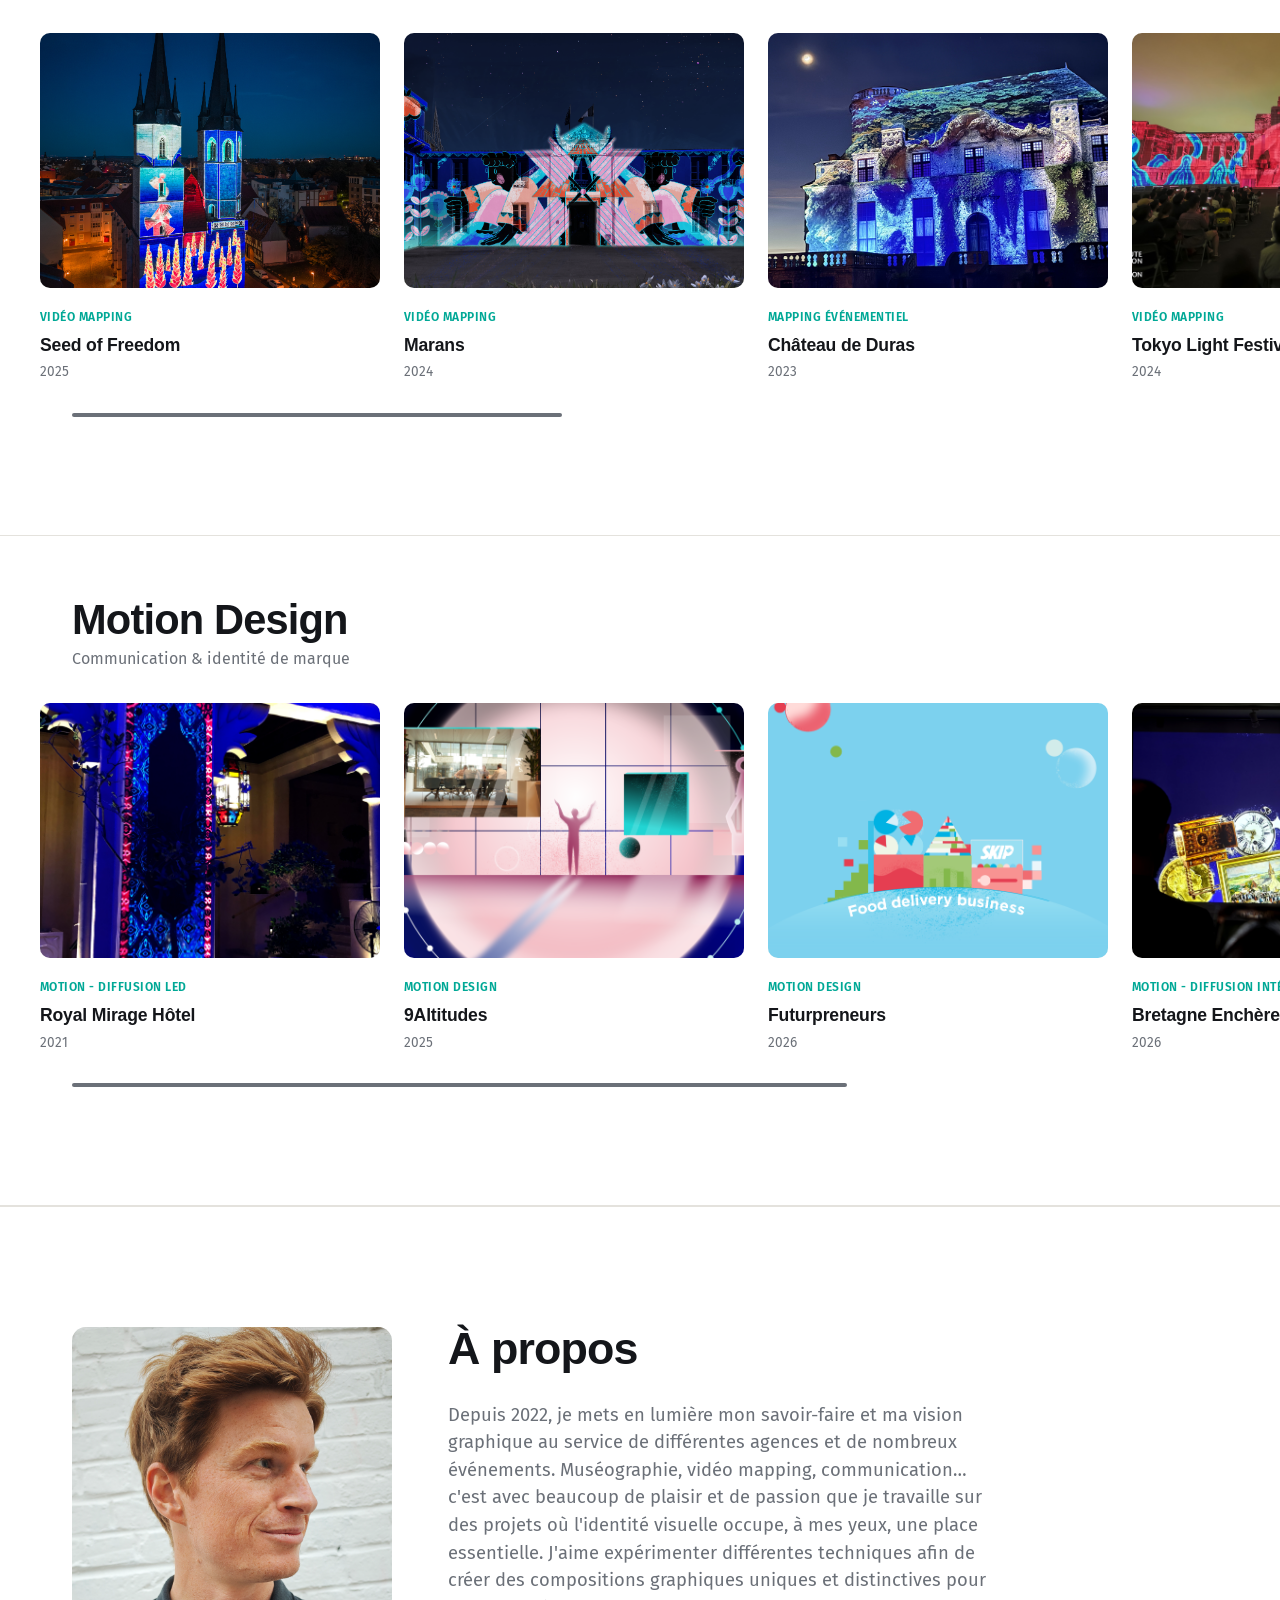
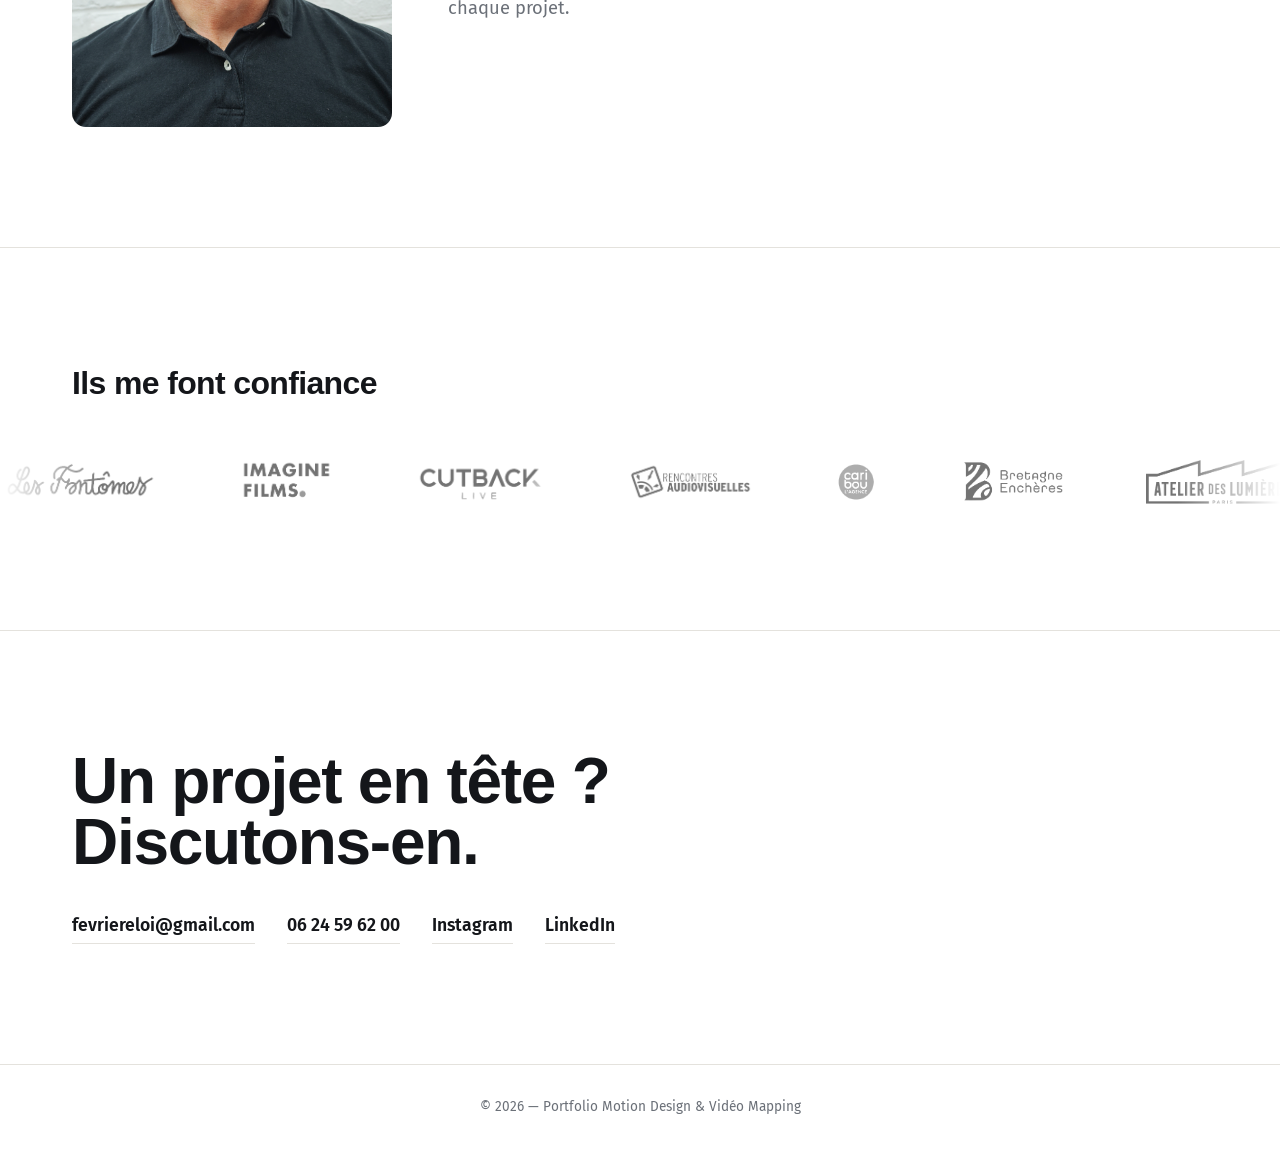
==== commit 38e3d761: "Update profile image source in about section" ====
--- a/index.html
+++ b/index.html
@@ -97,7 +97,7 @@
 
 <section class="section" id="about">
   <div class="wrap about-grid">
-    <img class="about-photo" src="eloi-photo.jpg" alt="Photo d'Eloi Février">
+    <img class="about-photo" src="Autres/PHOTO PROFIL.png" alt="Photo d'Eloi Février">
     <div class="about-text">
       <h2 style="font-size:clamp(2rem,4vw,2.8rem); margin-bottom:32px;">À propos</h2>
       <p>Depuis 2022, je mets en lumière mon savoir-faire et ma vision graphique au service de différentes agences et de nombreux événements. Muséographie, vidéo mapping, communication… c'est avec beaucoup de plaisir et de passion que je travaille sur des projets où l'identité visuelle occupe, à mes yeux, une place essentielle. J'aime expérimenter différentes techniques afin de créer des compositions graphiques uniques et distinctives pour chaque projet.</p>
--- a/styles.css
+++ b/styles.css
@@ -133,9 +133,14 @@
 
   .hero-sub{
     margin-top:28px;
-    max-width:620px;
+    max-width:820px;
     color:rgba(20,22,26,0.7);
     font-size:1.15rem;
+  }
+
+  /* Sur petit écran, le texte revient à la ligne naturellement (pas de coupure forcée) */
+  @media (max-width:900px){
+    .desktop-br{display:none;}
   }
 
   .hero-cta{
@@ -262,6 +267,7 @@
     gap:24px;
     overflow-x:auto;
     padding:0 40px 12px;
+    scroll-padding-left:40px;
     scroll-snap-type:x proximity;
     scrollbar-width:none;
   }
@@ -364,7 +370,7 @@
   }
 
   @media (max-width:700px){
-    .h-scroll{padding:0 20px 12px;}
+    .h-scroll{padding:0 20px 12px; scroll-padding-left:20px;}
     .project-card{flex-basis:260px;}
   }
 
